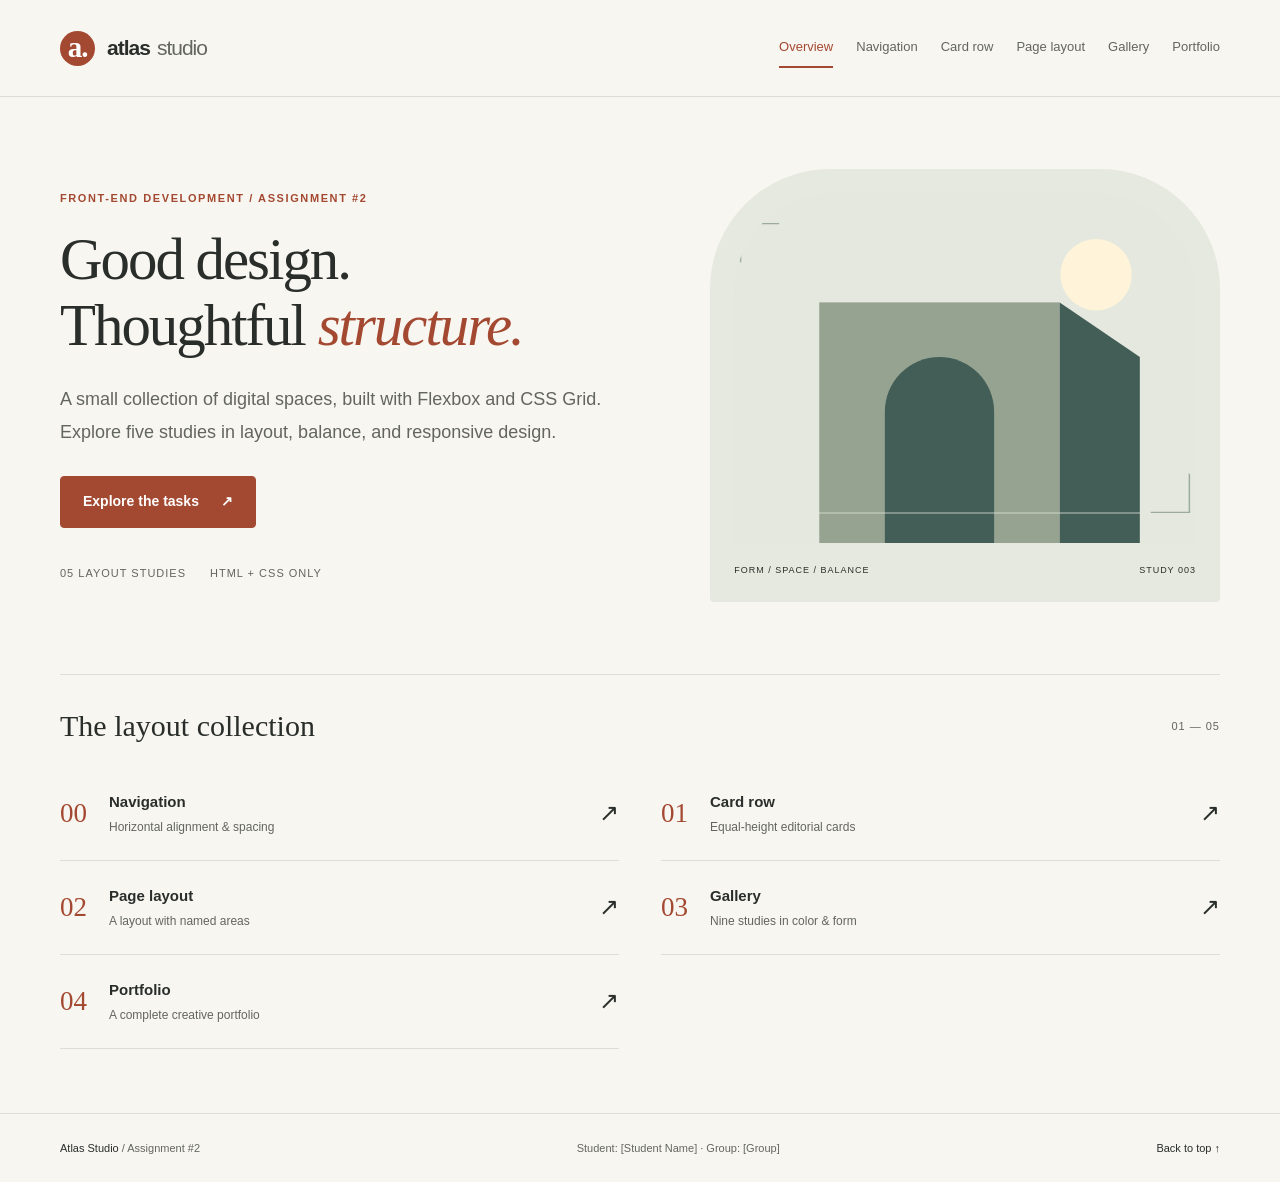
==== index.html @ 0737ae97 "Complete Assignment 2: Flexbox and Grid" ====
<!DOCTYPE html>
<html lang="en">
  <head>
    <meta charset="UTF-8">
    <meta name="viewport" content="width=device-width, initial-scale=1.0">
    <meta name="description" content="Atlas Studio — Assignment 2: responsive layouts with HTML, Flexbox and CSS Grid.">
    <title>
      Overview | Atlas Studio
    </title>
    <link rel="icon" href="assets/images/favicon.svg" type="image/svg+xml">
    <link rel="stylesheet" href="css/style.css">
  </head>
  <body id="top" class="">
    <a class="skip-link" href="#main">
      Skip to content
    </a>
    <header class="site-header">
      <div class="navbar container">
        <a class="logo" href="index.html" aria-label="Atlas Studio home">
          <span class="logo-mark" aria-hidden="true">
            a.
          </span>
          atlas
          <span class="logo-light">
            studio
          </span>
        </a>
        <nav aria-label="Main navigation">
          <ul class="nav-links">
            <li>
              <a href="index.html" aria-current="page">
                Overview
              </a>
            </li>
            <li>
              <a href="task0.html">
                Navigation
              </a>
            </li>
            <li>
              <a href="task1.html">
                Card row
              </a>
            </li>
            <li>
              <a href="task2.html">
                Page layout
              </a>
            </li>
            <li>
              <a href="task3.html">
                Gallery
              </a>
            </li>
            <li>
              <a href="task4.html">
                Portfolio
              </a>
            </li>
          </ul>
        </nav>
      </div>
    </header>
    <main id="main" class="container">
      <section class="home-hero">
        <div>
          <p class="eyebrow">
            Front-End Development / Assignment #2
          </p>
          <h1>
            Good design.
            <br>
            Thoughtful
            <em>
              structure.
            </em>
          </h1>
          <p class="lead">
            A small collection of digital spaces, built with Flexbox and CSS Grid. Explore five studies in layout, balance, and responsive design.
          </p>
          <a class="button" href="task0.html">
            Explore the tasks
            <span aria-hidden="true">
              ↗
            </span>
          </a>
          <div class="hero-meta">
            <span>
              05 layout studies
            </span>
            <span>
              HTML + CSS only
            </span>
          </div>
        </div>
        <figure class="hero-art">
          <img src="assets/images/scene-03.svg" alt="Minimal geometric arch in soft sage green" width="700" height="480">
          <figcaption>
            <span>
              FORM / SPACE / BALANCE
            </span>
            <span>
              STUDY 003
            </span>
          </figcaption>
        </figure>
      </section>
      <section class="task-section" aria-labelledby="studies">
        <div class="section-heading">
          <h2 id="studies">
            The layout collection
          </h2>
          <span>
            01 — 05
          </span>
        </div>
        <div class="task-list">
          <a class="task-link" href="task0.html">
            <span class="task-number">
              00
            </span>
            <span>
              <strong>
                Navigation
              </strong>
              <small>
                Horizontal alignment & spacing
              </small>
            </span>
            <span aria-hidden="true">
              ↗
            </span>
          </a>
          <a class="task-link" href="task1.html">
            <span class="task-number">
              01
            </span>
            <span>
              <strong>
                Card row
              </strong>
              <small>
                Equal-height editorial cards
              </small>
            </span>
            <span aria-hidden="true">
              ↗
            </span>
          </a>
          <a class="task-link" href="task2.html">
            <span class="task-number">
              02
            </span>
            <span>
              <strong>
                Page layout
              </strong>
              <small>
                A layout with named areas
              </small>
            </span>
            <span aria-hidden="true">
              ↗
            </span>
          </a>
          <a class="task-link" href="task3.html">
            <span class="task-number">
              03
            </span>
            <span>
              <strong>
                Gallery
              </strong>
              <small>
                Nine studies in color & form
              </small>
            </span>
            <span aria-hidden="true">
              ↗
            </span>
          </a>
          <a class="task-link" href="task4.html">
            <span class="task-number">
              04
            </span>
            <span>
              <strong>
                Portfolio
              </strong>
              <small>
                A complete creative portfolio
              </small>
            </span>
            <span aria-hidden="true">
              ↗
            </span>
          </a>
        </div>
      </section>
    </main>
    <footer class="site-footer">
      <div class="container footer-inner">
        <p>
          Atlas Studio
          <span>
            / Assignment #2
          </span>
        </p>
        <p>
          Student: [Student Name] · Group: [Group]
        </p>
        <a href="#top">
          Back to top ↑
        </a>
      </div>
    </footer>
  </body>
</html>
---- css/style.css ----
/* Base / shared typography and colors */
:root {
  --paper: #f8f6f1;
  --ink: #292e2b;
  --muted: #62665e;
  --accent: #a44931;
  --line: #deded4;
  --sage: #e6e9df;
}
* { box-sizing: border-box; }
html { scroll-behavior: smooth; }
body { margin: 0; background: var(--paper); color: var(--ink); font: 16px/1.7 Arial, Helvetica, sans-serif; min-height: 100vh; display: flex; flex-direction: column; }
main { flex: 1; }
a { color: inherit; text-decoration: none; }
button { font: inherit; }
img { max-width: 100%; display: block; object-fit: cover; }
figure, p, h1, h2, h3 { margin: 0; }
p + p { margin-top: 16px; }
h1, h2, h3 { font-family: Georgia, 'Times New Roman', serif; font-weight: 400; line-height: 1.12; }
h1 { font-size: clamp(38px, 4.6vw, 66px); letter-spacing: -2px; }
h2 { font-size: 30px; }
h3 { font-size: 25px; }
em { color: var(--accent); font-weight: 400; }
.container { width: min(1160px, calc(100% - 64px)); margin-inline: auto; }
:focus-visible { outline: 3px solid var(--accent); outline-offset: 5px; }
[id] { scroll-margin-top: 24px; }
.skip-link { position: absolute; top: -100px; left: 16px; z-index: 5; background: white; padding: 12px 20px; }
.skip-link:focus { top: 12px; }
.eyebrow { font-size: 11px; font-weight: 700; letter-spacing: 1.6px; text-transform: uppercase; color: var(--accent); margin-bottom: 20px; }
.eyebrow span { margin: 0 10px; color: var(--muted); }
.lead { color: var(--muted); max-width: 650px; font-size: 18px; line-height: 1.8; margin-top: 24px; }
.button { display: inline-flex; align-items: center; justify-content: center; gap: 22px; background: var(--accent); color: white; padding: 13px 22px; border: 1px solid var(--accent); border-radius: 4px; cursor: pointer; font-size: 14px; font-weight: 600; transition: background .2s, color .2s; }
.button:hover { background: #803621; }
.button-outline { color: var(--ink); background: transparent; border-color: var(--line); }
.button-outline:hover { background: var(--ink); color: white; border-color: var(--ink); }
.text-link { color: var(--accent); text-decoration: underline; text-underline-offset: 5px; }
.pill { display: inline-block; font-size: 10px; letter-spacing: 1px; padding: 6px 12px; border: 1px solid #bfc5b5; border-radius: 30px; }
.page-intro { padding: 62px 0 42px; }
.page-intro h1 { max-width: 900px; }
.page-note { margin: 25px 0 60px; font-size: 13px; color: var(--muted); }
.section-heading { display: flex; align-items: center; justify-content: space-between; gap: 16px; margin-bottom: 24px; }
.section-heading > span { font-size: 11px; letter-spacing: 1px; color: var(--muted); }
/* Navbar / Flexbox — logo left, links right, vertically centered */
.site-header { border-bottom: 1px solid var(--line); }
.navbar { display: flex; justify-content: space-between; align-items: center; gap: 30px; min-height: 96px; padding-block: 20px; }
.logo { display: inline-flex; align-items: center; gap: 7px; font-size: 21px; font-weight: 700; letter-spacing: -1px; white-space: nowrap; }
.logo-mark { background: var(--accent); color: white; width: 35px; height: 35px; border-radius: 50%; display: flex; justify-content: center; align-items: center; font-family: Georgia, serif; font-size: 29px; margin-right: 5px; }
.logo-light { font-weight: 400; color: var(--muted); }
.nav-links { display: flex; flex-wrap: wrap; align-items: center; justify-content: flex-end; gap: 8px 23px; list-style: none; padding: 0; margin: 0; }
.nav-links a { display: block; padding: 8px 0; font-size: 13px; color: var(--muted); border-bottom: 2px solid transparent; }
.nav-links a:hover, .nav-links a[aria-current='page'] { color: var(--accent); border-bottom-color: var(--accent); }
/* Overview */
.home-hero { display: grid; grid-template-columns: 1.15fr 1fr; gap: 64px; align-items: center; padding: 72px 0; }
.home-hero .button { margin-top: 28px; }
.hero-meta { display: flex; gap: 24px; margin-top: 36px; font-size: 11px; text-transform: uppercase; letter-spacing: 1px; color: var(--muted); }
.hero-art { background: var(--sage); padding: 24px; border-radius: 120px 120px 4px 4px; }
.hero-art img { width: 100%; height: 350px; border-radius: 100px 100px 0 0; }
.hero-art figcaption { display: flex; justify-content: space-between; gap: 10px; margin-top: 20px; font-size: 9px; letter-spacing: 1px; }
.task-section { border-top: 1px solid var(--line); padding: 34px 0 64px; }
.task-list { display: grid; grid-template-columns: 1fr 1fr; column-gap: 42px; }
.task-link { display: flex; align-items: center; gap: 22px; padding: 22px 0; border-bottom: 1px solid var(--line); transition: color .2s; }
.task-link:hover { color: var(--accent); }
.task-link > span:last-child { margin-left: auto; font-size: 24px; }
.task-number { font: 27px Georgia, serif; color: var(--accent); }
.task-link strong { display: block; font-size: 15px; }
.task-link small { display: block; color: var(--muted); font-size: 12px; margin-top: 3px; }
/* Navigation study */
.navigation-stage { background: var(--sage); padding: 48px; border-radius: 8px; }
.navigation-stage h2 { font-size: clamp(46px, 6vw, 76px); margin: 28px 0 20px; }
.navigation-stage > p { max-width: 460px; color: var(--muted); margin-bottom: 25px; }
.stage-line { display: flex; justify-content: space-between; gap: 15px; border-top: 1px solid #bfc5b5; margin-top: 40px; padding-top: 18px; font-size: 10px; letter-spacing: 1px; }
.notes-row { display: flex; gap: 40px; margin: 44px 0 65px; }
.notes-row article { flex: 1; }
.notes-row h2 { font-size: 25px; margin-bottom: 14px; }
.notes-row p { color: var(--muted); font-size: 14px; }
/* Cards / Flexbox — stretch equal-height cards, align buttons at the bottom */
.card-row { display: flex; align-items: stretch; gap: 24px; }
.card { flex: 1; min-width: 0; display: flex; flex-direction: column; background: #fff; border: 1px solid var(--line); border-radius: 7px; overflow: hidden; transition: transform .2s, box-shadow .2s; }
.card:hover { transform: translateY(-6px); box-shadow: 0 15px 35px #292e2b12; }
.card > img { width: 100%; aspect-ratio: 7 / 4.8; height: auto; }
.card-content { display: flex; flex-direction: column; align-items: flex-start; flex: 1; padding: 27px; }
.card-content .eyebrow { font-size: 10px; margin-bottom: 13px; }
.card-content > p:not(.eyebrow) { color: var(--muted); margin: 18px 0 25px; font-size: 14px; }
.card-content form { margin-top: auto; }
/* Grid Layout / Task 2 — named areas, explicit rows and columns */
.grid-page { display: grid; grid-template-columns: minmax(220px, 1fr) minmax(0, 3fr); grid-template-rows: auto 1fr auto; grid-template-areas: 'header header' 'sidebar main' 'footer footer'; }
.grid-page > .site-header { grid-area: header; }
.grid-page > .layout-sidebar { grid-area: sidebar; }
.grid-page > .layout-main { grid-area: main; }
.grid-page > .site-footer { grid-area: footer; }
.layout-sidebar { padding: 62px 32px; background: var(--sage); border-right: 1px solid var(--line); }
.layout-sidebar h2 { font-size: 28px; }
.layout-sidebar nav { display: flex; flex-direction: column; gap: 8px; margin-top: 28px; }
.layout-sidebar nav a { border-bottom: 1px solid #c9cdbf; padding: 12px 0; font-size: 14px; }
.layout-sidebar nav a:hover { color: var(--accent); }
.sidebar-note { margin-top: 70px; font-size: 14px; }
.sidebar-note p { margin-top: 15px; }
.layout-main { padding: 0 48px 55px; min-width: 0; }
.layout-main h1 { font-size: clamp(36px, 4vw, 58px); }
.journal-image { width: 100%; height: 270px; border-radius: 5px; }
.journal-copy { max-width: 760px; }
.journal-copy section { margin-top: 35px; }
.journal-copy h2 { margin-bottom: 18px; }
.journal-copy p { color: var(--muted); }
.journal-copy .text-link { display: inline-block; margin-top: 20px; }
/* Gallery / Grid — equal-width columns and equal-height rows */
.gallery { display: grid; grid-template-columns: repeat(3, minmax(0, 1fr)); grid-auto-rows: 240px; gap: 22px; }
.gallery-item { position: relative; overflow: hidden; border-radius: 6px; }
.gallery-item img { width: 100%; height: 100%; transition: transform .35s; }
.gallery-item figcaption { position: absolute; inset: 0; display: flex; flex-direction: column; justify-content: flex-end; padding: 25px; color: white; background: linear-gradient(transparent 20%, #19221fda); opacity: 0; transition: opacity .25s; }
.gallery-item figcaption span { font-size: 10px; letter-spacing: 1.6px; }
.gallery-item figcaption strong { font: 27px Georgia, serif; margin-top: 5px; }
.gallery-item:hover figcaption, .gallery-item:focus figcaption, .gallery-item:target figcaption { opacity: 1; }
.gallery-item:hover img, .gallery-item:focus img { transform: scale(1.05); }
/* Portfolio / Grid outside, Flexbox inside project cards */
.portfolio-grid { display: grid; grid-template-columns: minmax(0, 2.2fr) minmax(250px, 1fr); gap: 44px; margin-bottom: 65px; }
.project-card { display: flex; border: 1px solid var(--line); background: white; border-radius: 6px; overflow: hidden; margin-bottom: 22px; }
.project-card > img { width: 37%; height: auto; }
.project-content { display: flex; flex-direction: column; align-items: flex-start; flex: 1; padding: 25px; }
.project-content .eyebrow { font-size: 10px; margin-bottom: 12px; }
.project-content > p:not(.eyebrow) { font-size: 14px; color: var(--muted); margin: 15px 0 22px; }
.project-content .button { margin-top: auto; }
.portfolio-sidebar { background: var(--sage); border-radius: 6px; padding: 32px; align-self: start; }
.avatar { display: flex; align-items: center; justify-content: center; width: 70px; height: 70px; border-radius: 50%; background: #ccd3c0; font: 56px Georgia, serif; margin-bottom: 30px; }
.portfolio-sidebar .eyebrow { font-size: 9px; }
.portfolio-sidebar > p:not(.eyebrow) { color: var(--muted); font-size: 14px; }
.portfolio-sidebar .student-group { margin: 12px 0 25px; }
.portfolio-sidebar h3 { font-size: 22px; margin: 30px 0 16px; }
.tags { list-style: none; display: flex; flex-wrap: wrap; gap: 8px; padding: 0; }
.tags li { border: 1px solid #bcc4b2; padding: 4px 10px; border-radius: 4px; font-size: 11px; }
.portfolio-sidebar .text-link { display: inline-block; font-size: 13px; margin-top: 25px; }
/* Footer / full-width, pushed to the bottom by the page layout */
.site-footer { border-top: 1px solid var(--line); }
.footer-inner { display: flex; justify-content: space-between; align-items: center; flex-wrap: wrap; gap: 16px; padding-block: 25px; font-size: 11px; }
.footer-inner p + p { margin: 0; }
.footer-inner p span, .footer-inner > p:nth-child(2) { color: var(--muted); }
.footer-inner a:hover { color: var(--accent); }
/* Responsive / tablet */
@media (max-width: 960px) {
  .navbar { gap: 20px; }
  .nav-links { gap: 4px 15px; }
  .home-hero { gap: 30px; }
  .hero-art { padding: 18px; }
  .hero-art img { height: 310px; }
  .card-row { gap: 16px; }
  .card-content { padding: 20px; }
  .card h2 { font-size: 25px; }
  .gallery { grid-template-columns: repeat(2, minmax(0, 1fr)); }
  .portfolio-grid { gap: 24px; grid-template-columns: minmax(0, 1.7fr) minmax(220px, 1fr); }
  .project-card { flex-direction: column; }
  .project-card > img { width: 100%; height: 190px; }
  .portfolio-sidebar { padding: 24px; }
  .layout-main { padding-inline: 28px; }
  .layout-sidebar { padding-inline: 24px; }
}
/* Responsive / mobile */
@media (max-width: 680px) {
  .container { width: calc(100% - 36px); }
  .navbar { flex-wrap: wrap; gap: 12px; padding-block: 18px; }
  .navbar nav { width: 100%; }
  .nav-links { justify-content: flex-start; gap: 2px 18px; }
  .nav-links a { font-size: 12px; }
  h1 { letter-spacing: -1px; }
  .page-intro { padding: 38px 0 30px; }
  .lead { font-size: 16px; margin-top: 18px; }
  .home-hero { grid-template-columns: 1fr; padding: 40px 0; gap: 35px; }
  .hero-art img { height: 280px; }
  .hero-meta { gap: 20px; }
  .task-list { grid-template-columns: 1fr; }
  .section-heading h2 { font-size: 26px; }
  .section-heading > span { font-size: 9px; }
  .navigation-stage { padding: 28px; }
  .notes-row { flex-direction: column; gap: 30px; }
  .card-row { flex-direction: column; gap: 24px; }
  .card { flex: auto; }
  .card-content { padding: 25px; }
  .grid-page { grid-template-columns: minmax(0, 1fr); grid-template-rows: auto auto 1fr auto; grid-template-areas: 'header' 'sidebar' 'main' 'footer'; }
  .layout-sidebar { padding: 28px 18px; border-right: 0; }
  .layout-sidebar nav { flex-direction: row; flex-wrap: wrap; gap: 18px; margin-top: 12px; }
  .sidebar-note { margin-top: 22px; }
  .layout-main { padding-inline: 18px; }
  .journal-image { height: 230px; }
  .gallery { grid-template-columns: minmax(0, 1fr); grid-auto-rows: 250px; gap: 18px; }
  .portfolio-grid { grid-template-columns: minmax(0, 1fr); }
  .portfolio-sidebar { padding: 28px; }
  .footer-inner { flex-direction: column; align-items: flex-start; gap: 8px; }
}
/* Touch devices expose captions without requiring hover. */
@media (hover: none) { .gallery-item figcaption { opacity: 1; } }
@media (prefers-reduced-motion: reduce) {
  html { scroll-behavior: auto; }
  *, *::before, *::after { transition: none !important; }
}
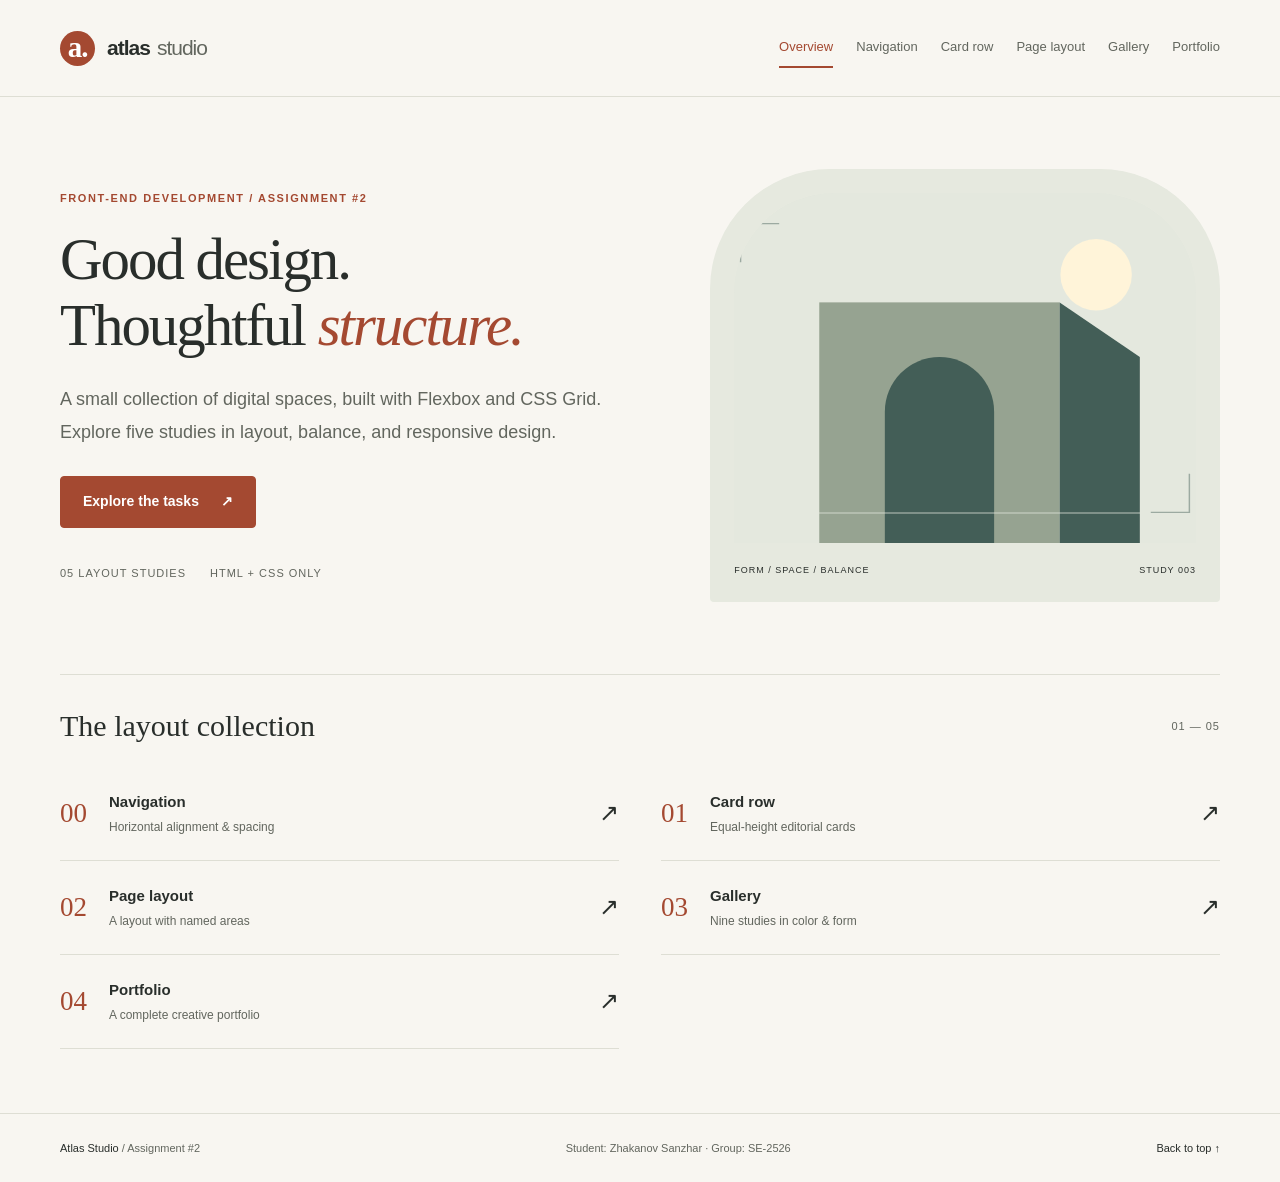
==== commit 1a293859: "Extra description" ====
--- a/index.html
+++ b/index.html
@@ -1,218 +1,218 @@
 <!DOCTYPE html>
 <html lang="en">
-  <head>
-    <meta charset="UTF-8">
-    <meta name="viewport" content="width=device-width, initial-scale=1.0">
-    <meta name="description" content="Atlas Studio — Assignment 2: responsive layouts with HTML, Flexbox and CSS Grid.">
-    <title>
-      Overview | Atlas Studio
-    </title>
-    <link rel="icon" href="assets/images/favicon.svg" type="image/svg+xml">
-    <link rel="stylesheet" href="css/style.css">
-  </head>
-  <body id="top" class="">
-    <a class="skip-link" href="#main">
-      Skip to content
-    </a>
-    <header class="site-header">
-      <div class="navbar container">
-        <a class="logo" href="index.html" aria-label="Atlas Studio home">
-          <span class="logo-mark" aria-hidden="true">
-            a.
-          </span>
-          atlas
-          <span class="logo-light">
-            studio
-          </span>
-        </a>
-        <nav aria-label="Main navigation">
-          <ul class="nav-links">
-            <li>
-              <a href="index.html" aria-current="page">
-                Overview
-              </a>
-            </li>
-            <li>
-              <a href="task0.html">
-                Navigation
-              </a>
-            </li>
-            <li>
-              <a href="task1.html">
-                Card row
-              </a>
-            </li>
-            <li>
-              <a href="task2.html">
-                Page layout
-              </a>
-            </li>
-            <li>
-              <a href="task3.html">
-                Gallery
-              </a>
-            </li>
-            <li>
-              <a href="task4.html">
-                Portfolio
-              </a>
-            </li>
-          </ul>
-        </nav>
-      </div>
-    </header>
-    <main id="main" class="container">
-      <section class="home-hero">
-        <div>
-          <p class="eyebrow">
-            Front-End Development / Assignment #2
-          </p>
-          <h1>
-            Good design.
-            <br>
-            Thoughtful
-            <em>
-              structure.
-            </em>
-          </h1>
-          <p class="lead">
-            A small collection of digital spaces, built with Flexbox and CSS Grid. Explore five studies in layout, balance, and responsive design.
-          </p>
-          <a class="button" href="task0.html">
-            Explore the tasks
-            <span aria-hidden="true">
-              ↗
-            </span>
-          </a>
-          <div class="hero-meta">
-            <span>
-              05 layout studies
-            </span>
-            <span>
-              HTML + CSS only
-            </span>
-          </div>
-        </div>
-        <figure class="hero-art">
-          <img src="assets/images/scene-03.svg" alt="Minimal geometric arch in soft sage green" width="700" height="480">
-          <figcaption>
-            <span>
-              FORM / SPACE / BALANCE
-            </span>
-            <span>
-              STUDY 003
-            </span>
-          </figcaption>
-        </figure>
-      </section>
-      <section class="task-section" aria-labelledby="studies">
-        <div class="section-heading">
-          <h2 id="studies">
-            The layout collection
-          </h2>
-          <span>
-            01 — 05
-          </span>
-        </div>
-        <div class="task-list">
-          <a class="task-link" href="task0.html">
-            <span class="task-number">
-              00
-            </span>
-            <span>
-              <strong>
-                Navigation
-              </strong>
-              <small>
-                Horizontal alignment & spacing
-              </small>
-            </span>
-            <span aria-hidden="true">
-              ↗
-            </span>
-          </a>
-          <a class="task-link" href="task1.html">
-            <span class="task-number">
-              01
-            </span>
-            <span>
-              <strong>
-                Card row
-              </strong>
-              <small>
-                Equal-height editorial cards
-              </small>
-            </span>
-            <span aria-hidden="true">
-              ↗
-            </span>
-          </a>
-          <a class="task-link" href="task2.html">
-            <span class="task-number">
-              02
-            </span>
-            <span>
-              <strong>
-                Page layout
-              </strong>
-              <small>
-                A layout with named areas
-              </small>
-            </span>
-            <span aria-hidden="true">
-              ↗
-            </span>
-          </a>
-          <a class="task-link" href="task3.html">
-            <span class="task-number">
-              03
-            </span>
-            <span>
-              <strong>
-                Gallery
-              </strong>
-              <small>
-                Nine studies in color & form
-              </small>
-            </span>
-            <span aria-hidden="true">
-              ↗
-            </span>
-          </a>
-          <a class="task-link" href="task4.html">
-            <span class="task-number">
-              04
-            </span>
-            <span>
-              <strong>
-                Portfolio
-              </strong>
-              <small>
-                A complete creative portfolio
-              </small>
-            </span>
-            <span aria-hidden="true">
-              ↗
-            </span>
-          </a>
-        </div>
-      </section>
-    </main>
-    <footer class="site-footer">
-      <div class="container footer-inner">
-        <p>
-          Atlas Studio
-          <span>
-            / Assignment #2
-          </span>
-        </p>
-        <p>
-          Student: [Student Name] · Group: [Group]
-        </p>
-        <a href="#top">
-          Back to top ↑
-        </a>
-      </div>
-    </footer>
-  </body>
+	<head>
+		<meta charset="UTF-8">
+		<meta name="viewport" content="width=device-width, initial-scale=1.0">
+		<meta name="description" content="Atlas Studio — Explore responsive HTML layouts, Flexbox navigation, cards, CSS Grid galleries and a portfolio.">
+		<title>
+			Overview | Atlas Studio
+		</title>
+		<link rel="icon" href="assets/images/favicon.svg" type="image/svg+xml">
+		<link rel="stylesheet" href="css/style.css">
+	</head>
+	<body id="top" class="">
+		<a class="skip-link" href="#main">
+			Skip to content
+		</a>
+		<header class="site-header">
+			<div class="navbar container">
+				<a class="logo" href="index.html" aria-label="Atlas Studio home">
+					<span class="logo-mark" aria-hidden="true">
+						a.
+					</span>
+					atlas
+					<span class="logo-light">
+						studio
+					</span>
+				</a>
+				<nav aria-label="Main navigation">
+					<ul class="nav-links">
+						<li>
+							<a href="index.html" aria-current="page">
+								Overview
+							</a>
+						</li>
+						<li>
+							<a href="task0.html">
+								Navigation
+							</a>
+						</li>
+						<li>
+							<a href="task1.html">
+								Card row
+							</a>
+						</li>
+						<li>
+							<a href="task2.html">
+								Page layout
+							</a>
+						</li>
+						<li>
+							<a href="task3.html">
+								Gallery
+							</a>
+						</li>
+						<li>
+							<a href="task4.html">
+								Portfolio
+							</a>
+						</li>
+					</ul>
+				</nav>
+			</div>
+		</header>
+		<main id="main" class="container">
+			<section class="home-hero">
+				<div>
+					<p class="eyebrow">
+						Front-End Development / Assignment #2
+					</p>
+					<h1>
+						Good design.
+						<br>
+						Thoughtful
+						<em>
+							structure.
+						</em>
+					</h1>
+					<p class="lead">
+						A small collection of digital spaces, built with Flexbox and CSS Grid. Explore five studies in layout, balance, and responsive design.
+					</p>
+					<a class="button" href="task0.html">
+						Explore the tasks
+						<span aria-hidden="true">
+							↗
+						</span>
+					</a>
+					<div class="hero-meta">
+						<span>
+							05 layout studies
+						</span>
+						<span>
+							HTML + CSS only
+						</span>
+					</div>
+				</div>
+				<figure class="hero-art">
+					<img src="assets/images/scene-03.svg" alt="Minimal geometric arch in soft sage green" width="700" height="480">
+					<figcaption>
+						<span>
+							FORM / SPACE / BALANCE
+						</span>
+						<span>
+							STUDY 003
+						</span>
+					</figcaption>
+				</figure>
+			</section>
+			<section class="task-section" aria-labelledby="studies">
+				<div class="section-heading">
+					<h2 id="studies">
+						The layout collection
+					</h2>
+					<span>
+						01 — 05
+					</span>
+				</div>
+				<div class="task-list">
+					<a class="task-link" href="task0.html">
+						<span class="task-number">
+							00
+						</span>
+						<span>
+							<strong>
+								Navigation
+							</strong>
+							<small>
+								Horizontal alignment & spacing
+							</small>
+						</span>
+						<span aria-hidden="true">
+							↗
+						</span>
+					</a>
+					<a class="task-link" href="task1.html">
+						<span class="task-number">
+							01
+						</span>
+						<span>
+							<strong>
+								Card row
+							</strong>
+							<small>
+								Equal-height editorial cards
+							</small>
+						</span>
+						<span aria-hidden="true">
+							↗
+						</span>
+					</a>
+					<a class="task-link" href="task2.html">
+						<span class="task-number">
+							02
+						</span>
+						<span>
+							<strong>
+								Page layout
+							</strong>
+							<small>
+								A layout with named areas
+							</small>
+						</span>
+						<span aria-hidden="true">
+							↗
+						</span>
+					</a>
+					<a class="task-link" href="task3.html">
+						<span class="task-number">
+							03
+						</span>
+						<span>
+							<strong>
+								Gallery
+							</strong>
+							<small>
+								Nine studies in color & form
+							</small>
+						</span>
+						<span aria-hidden="true">
+							↗
+						</span>
+					</a>
+					<a class="task-link" href="task4.html">
+						<span class="task-number">
+							04
+						</span>
+						<span>
+							<strong>
+								Portfolio
+							</strong>
+							<small>
+								A complete creative portfolio
+							</small>
+						</span>
+						<span aria-hidden="true">
+							↗
+						</span>
+					</a>
+				</div>
+			</section>
+		</main>
+		<footer class="site-footer">
+			<div class="container footer-inner">
+				<p>
+					Atlas Studio
+					<span>
+						/ Assignment #2
+					</span>
+				</p>
+				<p>
+					Student: Zhakanov Sanzhar · Group: SE-2526
+				</p>
+				<a href="#top">
+					Back to top ↑
+				</a>
+			</div>
+		</footer>
+	</body>
 </html>
--- a/css/style.css
+++ b/css/style.css
@@ -7,187 +7,955 @@
   --line: #deded4;
   --sage: #e6e9df;
 }
-* { box-sizing: border-box; }
-html { scroll-behavior: smooth; }
-body { margin: 0; background: var(--paper); color: var(--ink); font: 16px/1.7 Arial, Helvetica, sans-serif; min-height: 100vh; display: flex; flex-direction: column; }
-main { flex: 1; }
-a { color: inherit; text-decoration: none; }
-button { font: inherit; }
-img { max-width: 100%; display: block; object-fit: cover; }
-figure, p, h1, h2, h3 { margin: 0; }
-p + p { margin-top: 16px; }
-h1, h2, h3 { font-family: Georgia, 'Times New Roman', serif; font-weight: 400; line-height: 1.12; }
-h1 { font-size: clamp(38px, 4.6vw, 66px); letter-spacing: -2px; }
-h2 { font-size: 30px; }
-h3 { font-size: 25px; }
-em { color: var(--accent); font-weight: 400; }
-.container { width: min(1160px, calc(100% - 64px)); margin-inline: auto; }
-:focus-visible { outline: 3px solid var(--accent); outline-offset: 5px; }
-[id] { scroll-margin-top: 24px; }
-.skip-link { position: absolute; top: -100px; left: 16px; z-index: 5; background: white; padding: 12px 20px; }
-.skip-link:focus { top: 12px; }
-.eyebrow { font-size: 11px; font-weight: 700; letter-spacing: 1.6px; text-transform: uppercase; color: var(--accent); margin-bottom: 20px; }
-.eyebrow span { margin: 0 10px; color: var(--muted); }
-.lead { color: var(--muted); max-width: 650px; font-size: 18px; line-height: 1.8; margin-top: 24px; }
-.button { display: inline-flex; align-items: center; justify-content: center; gap: 22px; background: var(--accent); color: white; padding: 13px 22px; border: 1px solid var(--accent); border-radius: 4px; cursor: pointer; font-size: 14px; font-weight: 600; transition: background .2s, color .2s; }
-.button:hover { background: #803621; }
-.button-outline { color: var(--ink); background: transparent; border-color: var(--line); }
-.button-outline:hover { background: var(--ink); color: white; border-color: var(--ink); }
-.text-link { color: var(--accent); text-decoration: underline; text-underline-offset: 5px; }
-.pill { display: inline-block; font-size: 10px; letter-spacing: 1px; padding: 6px 12px; border: 1px solid #bfc5b5; border-radius: 30px; }
-.page-intro { padding: 62px 0 42px; }
-.page-intro h1 { max-width: 900px; }
-.page-note { margin: 25px 0 60px; font-size: 13px; color: var(--muted); }
-.section-heading { display: flex; align-items: center; justify-content: space-between; gap: 16px; margin-bottom: 24px; }
-.section-heading > span { font-size: 11px; letter-spacing: 1px; color: var(--muted); }
+
+* {
+  box-sizing: border-box;
+}
+
+html {
+  scroll-behavior: smooth;
+}
+
+body {
+  margin: 0;
+  background: var(--paper);
+  color: var(--ink);
+  font: 16px/1.7 Arial, Helvetica, sans-serif;
+  min-height: 100vh;
+  display: flex;
+  flex-direction: column;
+}
+
+main {
+  flex: 1;
+}
+
+a {
+  color: inherit;
+  text-decoration: none;
+}
+
+button {
+  font: inherit;
+}
+
+img {
+  max-width: 100%;
+  display: block;
+  object-fit: cover;
+}
+
+figure, p, h1, h2, h3 {
+  margin: 0;
+}
+
+p + p {
+  margin-top: 16px;
+}
+
+h1, h2, h3 {
+  font-family: Georgia, 'Times New Roman', serif;
+  font-weight: 400;
+  line-height: 1.12;
+}
+
+h1 {
+  font-size: clamp(38px, 4.6vw, 66px);
+  letter-spacing: -2px;
+}
+
+h2 {
+  font-size: 30px;
+}
+
+h3 {
+  font-size: 25px;
+}
+
+em {
+  color: var(--accent);
+  font-weight: 400;
+}
+
+.container {
+  width: min(1160px, calc(100% - 64px));
+  margin-inline: auto;
+}
+
+:focus-visible {
+  outline: 3px solid var(--accent);
+  outline-offset: 5px;
+}
+
+[id] {
+  scroll-margin-top: 24px;
+}
+
+.skip-link {
+  position: absolute;
+  top: -100px;
+  left: 16px;
+  z-index: 5;
+  background: white;
+  padding: 12px 20px;
+}
+
+.skip-link:focus {
+  top: 12px;
+}
+
+.eyebrow {
+  font-size: 11px;
+  font-weight: 700;
+  letter-spacing: 1.6px;
+  text-transform: uppercase;
+  color: var(--accent);
+  margin-bottom: 20px;
+}
+
+.eyebrow span {
+  margin: 0 10px;
+  color: var(--muted);
+}
+
+.lead {
+  color: var(--muted);
+  max-width: 650px;
+  font-size: 18px;
+  line-height: 1.8;
+  margin-top: 24px;
+}
+
+.button {
+  display: inline-flex;
+  align-items: center;
+  justify-content: center;
+  gap: 22px;
+  background: var(--accent);
+  color: white;
+  padding: 13px 22px;
+  border: 1px solid var(--accent);
+  border-radius: 4px;
+  cursor: pointer;
+  font-size: 14px;
+  font-weight: 600;
+  transition: background .2s, color .2s;
+}
+
+.button:hover {
+  background: #803621;
+}
+
+.button-outline {
+  color: var(--ink);
+  background: transparent;
+  border-color: var(--line);
+}
+
+.button-outline:hover {
+  background: var(--ink);
+  color: white;
+  border-color: var(--ink);
+}
+
+.text-link {
+  color: var(--accent);
+  text-decoration: underline;
+  text-underline-offset: 5px;
+}
+
+.pill {
+  display: inline-block;
+  font-size: 10px;
+  letter-spacing: 1px;
+  padding: 6px 12px;
+  border: 1px solid #bfc5b5;
+  border-radius: 30px;
+}
+
+.page-intro {
+  padding: 62px 0 42px;
+}
+
+.page-intro h1 {
+  max-width: 900px;
+}
+
+.page-note {
+  margin: 25px 0 60px;
+  font-size: 13px;
+  color: var(--muted);
+}
+
+.section-heading {
+  display: flex;
+  align-items: center;
+  justify-content: space-between;
+  gap: 16px;
+  margin-bottom: 24px;
+}
+
+.section-heading > span {
+  font-size: 11px;
+  letter-spacing: 1px;
+  color: var(--muted);
+}
+
 /* Navbar / Flexbox — logo left, links right, vertically centered */
-.site-header { border-bottom: 1px solid var(--line); }
-.navbar { display: flex; justify-content: space-between; align-items: center; gap: 30px; min-height: 96px; padding-block: 20px; }
-.logo { display: inline-flex; align-items: center; gap: 7px; font-size: 21px; font-weight: 700; letter-spacing: -1px; white-space: nowrap; }
-.logo-mark { background: var(--accent); color: white; width: 35px; height: 35px; border-radius: 50%; display: flex; justify-content: center; align-items: center; font-family: Georgia, serif; font-size: 29px; margin-right: 5px; }
-.logo-light { font-weight: 400; color: var(--muted); }
-.nav-links { display: flex; flex-wrap: wrap; align-items: center; justify-content: flex-end; gap: 8px 23px; list-style: none; padding: 0; margin: 0; }
-.nav-links a { display: block; padding: 8px 0; font-size: 13px; color: var(--muted); border-bottom: 2px solid transparent; }
-.nav-links a:hover, .nav-links a[aria-current='page'] { color: var(--accent); border-bottom-color: var(--accent); }
+.site-header {
+  border-bottom: 1px solid var(--line);
+}
+
+.navbar {
+  display: flex;
+  justify-content: space-between;
+  align-items: center;
+  gap: 30px;
+  min-height: 96px;
+  padding-block: 20px;
+}
+
+.logo {
+  display: inline-flex;
+  align-items: center;
+  gap: 7px;
+  font-size: 21px;
+  font-weight: 700;
+  letter-spacing: -1px;
+  white-space: nowrap;
+}
+
+.logo-mark {
+  background: var(--accent);
+  color: white;
+  width: 35px;
+  height: 35px;
+  border-radius: 50%;
+  display: flex;
+  justify-content: center;
+  align-items: center;
+  font-family: Georgia, serif;
+  font-size: 29px;
+  margin-right: 5px;
+}
+
+.logo-light {
+  font-weight: 400;
+  color: var(--muted);
+}
+
+.nav-links {
+  display: flex;
+  flex-wrap: wrap;
+  align-items: center;
+  justify-content: flex-end;
+  gap: 8px 23px;
+  list-style: none;
+  padding: 0;
+  margin: 0;
+}
+
+.nav-links a {
+  display: block;
+  padding: 8px 0;
+  font-size: 13px;
+  color: var(--muted);
+  border-bottom: 2px solid transparent;
+}
+
+.nav-links a:hover, .nav-links a[aria-current='page'] {
+  color: var(--accent);
+  border-bottom-color: var(--accent);
+}
+
 /* Overview */
-.home-hero { display: grid; grid-template-columns: 1.15fr 1fr; gap: 64px; align-items: center; padding: 72px 0; }
-.home-hero .button { margin-top: 28px; }
-.hero-meta { display: flex; gap: 24px; margin-top: 36px; font-size: 11px; text-transform: uppercase; letter-spacing: 1px; color: var(--muted); }
-.hero-art { background: var(--sage); padding: 24px; border-radius: 120px 120px 4px 4px; }
-.hero-art img { width: 100%; height: 350px; border-radius: 100px 100px 0 0; }
-.hero-art figcaption { display: flex; justify-content: space-between; gap: 10px; margin-top: 20px; font-size: 9px; letter-spacing: 1px; }
-.task-section { border-top: 1px solid var(--line); padding: 34px 0 64px; }
-.task-list { display: grid; grid-template-columns: 1fr 1fr; column-gap: 42px; }
-.task-link { display: flex; align-items: center; gap: 22px; padding: 22px 0; border-bottom: 1px solid var(--line); transition: color .2s; }
-.task-link:hover { color: var(--accent); }
-.task-link > span:last-child { margin-left: auto; font-size: 24px; }
-.task-number { font: 27px Georgia, serif; color: var(--accent); }
-.task-link strong { display: block; font-size: 15px; }
-.task-link small { display: block; color: var(--muted); font-size: 12px; margin-top: 3px; }
+.home-hero {
+  display: grid;
+  grid-template-columns: 1.15fr 1fr;
+  gap: 64px;
+  align-items: center;
+  padding: 72px 0;
+}
+
+.home-hero .button {
+  margin-top: 28px;
+}
+
+.hero-meta {
+  display: flex;
+  gap: 24px;
+  margin-top: 36px;
+  font-size: 11px;
+  text-transform: uppercase;
+  letter-spacing: 1px;
+  color: var(--muted);
+}
+
+.hero-art {
+  background: var(--sage);
+  padding: 24px;
+  border-radius: 120px 120px 4px 4px;
+}
+
+.hero-art img {
+  width: 100%;
+  height: 350px;
+  border-radius: 100px 100px 0 0;
+}
+
+.hero-art figcaption {
+  display: flex;
+  justify-content: space-between;
+  gap: 10px;
+  margin-top: 20px;
+  font-size: 9px;
+  letter-spacing: 1px;
+}
+
+.task-section {
+  border-top: 1px solid var(--line);
+  padding: 34px 0 64px;
+}
+
+.task-list {
+  display: grid;
+  grid-template-columns: 1fr 1fr;
+  column-gap: 42px;
+}
+
+.task-link {
+  display: flex;
+  align-items: center;
+  gap: 22px;
+  padding: 22px 0;
+  border-bottom: 1px solid var(--line);
+  transition: color .2s;
+}
+
+.task-link:hover {
+  color: var(--accent);
+}
+
+.task-link > span:last-child {
+  margin-left: auto;
+  font-size: 24px;
+}
+
+.task-number {
+  font: 27px Georgia, serif;
+  color: var(--accent);
+}
+
+.task-link strong {
+  display: block;
+  font-size: 15px;
+}
+
+.task-link small {
+  display: block;
+  color: var(--muted);
+  font-size: 12px;
+  margin-top: 3px;
+}
+
 /* Navigation study */
-.navigation-stage { background: var(--sage); padding: 48px; border-radius: 8px; }
-.navigation-stage h2 { font-size: clamp(46px, 6vw, 76px); margin: 28px 0 20px; }
-.navigation-stage > p { max-width: 460px; color: var(--muted); margin-bottom: 25px; }
-.stage-line { display: flex; justify-content: space-between; gap: 15px; border-top: 1px solid #bfc5b5; margin-top: 40px; padding-top: 18px; font-size: 10px; letter-spacing: 1px; }
-.notes-row { display: flex; gap: 40px; margin: 44px 0 65px; }
-.notes-row article { flex: 1; }
-.notes-row h2 { font-size: 25px; margin-bottom: 14px; }
-.notes-row p { color: var(--muted); font-size: 14px; }
+.navigation-stage {
+  background: var(--sage);
+  padding: 48px;
+  border-radius: 8px;
+}
+
+.navigation-stage h2 {
+  font-size: clamp(46px, 6vw, 76px);
+  margin: 28px 0 20px;
+}
+
+.navigation-stage > p {
+  max-width: 460px;
+  color: var(--muted);
+  margin-bottom: 25px;
+}
+
+.stage-line {
+  display: flex;
+  justify-content: space-between;
+  gap: 15px;
+  border-top: 1px solid #bfc5b5;
+  margin-top: 40px;
+  padding-top: 18px;
+  font-size: 10px;
+  letter-spacing: 1px;
+}
+
+.notes-row {
+  display: flex;
+  gap: 40px;
+  margin: 44px 0 65px;
+}
+
+.notes-row article {
+  flex: 1;
+}
+
+.notes-row h2 {
+  font-size: 25px;
+  margin-bottom: 14px;
+}
+
+.notes-row p {
+  color: var(--muted);
+  font-size: 14px;
+}
+
 /* Cards / Flexbox — stretch equal-height cards, align buttons at the bottom */
-.card-row { display: flex; align-items: stretch; gap: 24px; }
-.card { flex: 1; min-width: 0; display: flex; flex-direction: column; background: #fff; border: 1px solid var(--line); border-radius: 7px; overflow: hidden; transition: transform .2s, box-shadow .2s; }
-.card:hover { transform: translateY(-6px); box-shadow: 0 15px 35px #292e2b12; }
-.card > img { width: 100%; aspect-ratio: 7 / 4.8; height: auto; }
-.card-content { display: flex; flex-direction: column; align-items: flex-start; flex: 1; padding: 27px; }
-.card-content .eyebrow { font-size: 10px; margin-bottom: 13px; }
-.card-content > p:not(.eyebrow) { color: var(--muted); margin: 18px 0 25px; font-size: 14px; }
-.card-content form { margin-top: auto; }
+.card-row {
+  display: flex;
+  align-items: stretch;
+  gap: 24px;
+}
+
+.card {
+  flex: 1;
+  min-width: 0;
+  display: flex;
+  flex-direction: column;
+  background: #fff;
+  border: 1px solid var(--line);
+  border-radius: 7px;
+  overflow: hidden;
+  transition: transform .2s, box-shadow .2s;
+}
+
+.card:hover {
+  transform: translateY(-6px);
+  box-shadow: 0 15px 35px #292e2b12;
+}
+
+.card > img {
+  width: 100%;
+  aspect-ratio: 7 / 4.8;
+  height: auto;
+}
+
+.card-content {
+  display: flex;
+  flex-direction: column;
+  align-items: flex-start;
+  flex: 1;
+  padding: 27px;
+}
+
+.card-content .eyebrow {
+  font-size: 10px;
+  margin-bottom: 13px;
+}
+
+.card-content > p:not(.eyebrow) {
+  color: var(--muted);
+  margin: 18px 0 25px;
+  font-size: 14px;
+}
+
+.card-content form {
+  margin-top: auto;
+}
+
 /* Grid Layout / Task 2 — named areas, explicit rows and columns */
-.grid-page { display: grid; grid-template-columns: minmax(220px, 1fr) minmax(0, 3fr); grid-template-rows: auto 1fr auto; grid-template-areas: 'header header' 'sidebar main' 'footer footer'; }
-.grid-page > .site-header { grid-area: header; }
-.grid-page > .layout-sidebar { grid-area: sidebar; }
-.grid-page > .layout-main { grid-area: main; }
-.grid-page > .site-footer { grid-area: footer; }
-.layout-sidebar { padding: 62px 32px; background: var(--sage); border-right: 1px solid var(--line); }
-.layout-sidebar h2 { font-size: 28px; }
-.layout-sidebar nav { display: flex; flex-direction: column; gap: 8px; margin-top: 28px; }
-.layout-sidebar nav a { border-bottom: 1px solid #c9cdbf; padding: 12px 0; font-size: 14px; }
-.layout-sidebar nav a:hover { color: var(--accent); }
-.sidebar-note { margin-top: 70px; font-size: 14px; }
-.sidebar-note p { margin-top: 15px; }
-.layout-main { padding: 0 48px 55px; min-width: 0; }
-.layout-main h1 { font-size: clamp(36px, 4vw, 58px); }
-.journal-image { width: 100%; height: 270px; border-radius: 5px; }
-.journal-copy { max-width: 760px; }
-.journal-copy section { margin-top: 35px; }
-.journal-copy h2 { margin-bottom: 18px; }
-.journal-copy p { color: var(--muted); }
-.journal-copy .text-link { display: inline-block; margin-top: 20px; }
+.grid-page {
+  display: grid;
+  grid-template-columns: minmax(220px, 1fr) minmax(0, 3fr);
+  grid-template-rows: auto 1fr auto;
+  grid-template-areas: 'header header' 'sidebar main' 'footer footer';
+}
+
+.grid-page > .site-header {
+  grid-area: header;
+}
+
+.grid-page > .layout-sidebar {
+  grid-area: sidebar;
+}
+
+.grid-page > .layout-main {
+  grid-area: main;
+}
+
+.grid-page > .site-footer {
+  grid-area: footer;
+}
+
+.layout-sidebar {
+  padding: 62px 32px;
+  background: var(--sage);
+  border-right: 1px solid var(--line);
+}
+
+.layout-sidebar h2 {
+  font-size: 28px;
+}
+
+.layout-sidebar nav {
+  display: flex;
+  flex-direction: column;
+  gap: 8px;
+  margin-top: 28px;
+}
+
+.layout-sidebar nav a {
+  border-bottom: 1px solid #c9cdbf;
+  padding: 12px 0;
+  font-size: 14px;
+}
+
+.layout-sidebar nav a:hover {
+  color: var(--accent);
+}
+
+.sidebar-note {
+  margin-top: 70px;
+  font-size: 14px;
+}
+
+.sidebar-note p {
+  margin-top: 15px;
+}
+
+.layout-main {
+  padding: 0 48px 55px;
+  min-width: 0;
+}
+
+.layout-main h1 {
+  font-size: clamp(36px, 4vw, 58px);
+}
+
+.journal-image {
+  width: 100%;
+  height: 270px;
+  border-radius: 5px;
+}
+
+.journal-copy {
+  max-width: 760px;
+}
+
+.journal-copy section {
+  margin-top: 35px;
+}
+
+.journal-copy h2 {
+  margin-bottom: 18px;
+}
+
+.journal-copy p {
+  color: var(--muted);
+}
+
+.journal-copy .text-link {
+  display: inline-block;
+  margin-top: 20px;
+}
+
 /* Gallery / Grid — equal-width columns and equal-height rows */
-.gallery { display: grid; grid-template-columns: repeat(3, minmax(0, 1fr)); grid-auto-rows: 240px; gap: 22px; }
-.gallery-item { position: relative; overflow: hidden; border-radius: 6px; }
-.gallery-item img { width: 100%; height: 100%; transition: transform .35s; }
-.gallery-item figcaption { position: absolute; inset: 0; display: flex; flex-direction: column; justify-content: flex-end; padding: 25px; color: white; background: linear-gradient(transparent 20%, #19221fda); opacity: 0; transition: opacity .25s; }
-.gallery-item figcaption span { font-size: 10px; letter-spacing: 1.6px; }
-.gallery-item figcaption strong { font: 27px Georgia, serif; margin-top: 5px; }
-.gallery-item:hover figcaption, .gallery-item:focus figcaption, .gallery-item:target figcaption { opacity: 1; }
-.gallery-item:hover img, .gallery-item:focus img { transform: scale(1.05); }
+.gallery {
+  display: grid;
+  grid-template-columns: repeat(3, minmax(0, 1fr));
+  grid-auto-rows: 240px;
+  gap: 22px;
+}
+
+.gallery-item {
+  position: relative;
+  overflow: hidden;
+  border-radius: 6px;
+}
+
+.gallery-item img {
+  width: 100%;
+  height: 100%;
+  transition: transform .35s;
+}
+
+.gallery-item figcaption {
+  position: absolute;
+  inset: 0;
+  display: flex;
+  flex-direction: column;
+  justify-content: flex-end;
+  padding: 25px;
+  color: white;
+  background: linear-gradient(transparent 20%, #19221fda);
+  opacity: 0;
+  transition: opacity .25s;
+}
+
+.gallery-item figcaption span {
+  font-size: 10px;
+  letter-spacing: 1.6px;
+}
+
+.gallery-item figcaption strong {
+  font: 27px Georgia, serif;
+  margin-top: 5px;
+}
+
+.gallery-item:hover figcaption, .gallery-item:focus figcaption, .gallery-item:target figcaption {
+  opacity: 1;
+}
+
+.gallery-item:hover img, .gallery-item:focus img {
+  transform: scale(1.05);
+}
+
 /* Portfolio / Grid outside, Flexbox inside project cards */
-.portfolio-grid { display: grid; grid-template-columns: minmax(0, 2.2fr) minmax(250px, 1fr); gap: 44px; margin-bottom: 65px; }
-.project-card { display: flex; border: 1px solid var(--line); background: white; border-radius: 6px; overflow: hidden; margin-bottom: 22px; }
-.project-card > img { width: 37%; height: auto; }
-.project-content { display: flex; flex-direction: column; align-items: flex-start; flex: 1; padding: 25px; }
-.project-content .eyebrow { font-size: 10px; margin-bottom: 12px; }
-.project-content > p:not(.eyebrow) { font-size: 14px; color: var(--muted); margin: 15px 0 22px; }
-.project-content .button { margin-top: auto; }
-.portfolio-sidebar { background: var(--sage); border-radius: 6px; padding: 32px; align-self: start; }
-.avatar { display: flex; align-items: center; justify-content: center; width: 70px; height: 70px; border-radius: 50%; background: #ccd3c0; font: 56px Georgia, serif; margin-bottom: 30px; }
-.portfolio-sidebar .eyebrow { font-size: 9px; }
-.portfolio-sidebar > p:not(.eyebrow) { color: var(--muted); font-size: 14px; }
-.portfolio-sidebar .student-group { margin: 12px 0 25px; }
-.portfolio-sidebar h3 { font-size: 22px; margin: 30px 0 16px; }
-.tags { list-style: none; display: flex; flex-wrap: wrap; gap: 8px; padding: 0; }
-.tags li { border: 1px solid #bcc4b2; padding: 4px 10px; border-radius: 4px; font-size: 11px; }
-.portfolio-sidebar .text-link { display: inline-block; font-size: 13px; margin-top: 25px; }
+.portfolio-grid {
+  display: grid;
+  grid-template-columns: minmax(0, 2.2fr) minmax(250px, 1fr);
+  gap: 44px;
+  margin-bottom: 65px;
+}
+
+.project-card {
+  display: flex;
+  border: 1px solid var(--line);
+  background: white;
+  border-radius: 6px;
+  overflow: hidden;
+  margin-bottom: 22px;
+}
+
+.project-card > img {
+  width: 37%;
+  height: auto;
+}
+
+.project-content {
+  display: flex;
+  flex-direction: column;
+  align-items: flex-start;
+  flex: 1;
+  padding: 25px;
+}
+
+.project-content .eyebrow {
+  font-size: 10px;
+  margin-bottom: 12px;
+}
+
+.project-content > p:not(.eyebrow) {
+  font-size: 14px;
+  color: var(--muted);
+  margin: 15px 0 22px;
+}
+
+.project-content .button {
+  margin-top: auto;
+}
+
+.portfolio-sidebar {
+  background: var(--sage);
+  border-radius: 6px;
+  padding: 32px;
+  align-self: start;
+}
+
+.avatar {
+  display: flex;
+  align-items: center;
+  justify-content: center;
+  width: 70px;
+  height: 70px;
+  border-radius: 50%;
+  background: #ccd3c0;
+  font: 56px Georgia, serif;
+  margin-bottom: 30px;
+}
+
+.portfolio-sidebar .eyebrow {
+  font-size: 9px;
+}
+
+.portfolio-sidebar > p:not(.eyebrow) {
+  color: var(--muted);
+  font-size: 14px;
+}
+
+.portfolio-sidebar .student-group {
+  margin: 12px 0 25px;
+}
+
+.portfolio-sidebar h3 {
+  font-size: 22px;
+  margin: 30px 0 16px;
+}
+
+.tags {
+  list-style: none;
+  display: flex;
+  flex-wrap: wrap;
+  gap: 8px;
+  padding: 0;
+}
+
+.tags li {
+  border: 1px solid #bcc4b2;
+  padding: 4px 10px;
+  border-radius: 4px;
+  font-size: 11px;
+}
+
+.portfolio-sidebar .text-link {
+  display: inline-block;
+  font-size: 13px;
+  margin-top: 25px;
+}
+
 /* Footer / full-width, pushed to the bottom by the page layout */
-.site-footer { border-top: 1px solid var(--line); }
-.footer-inner { display: flex; justify-content: space-between; align-items: center; flex-wrap: wrap; gap: 16px; padding-block: 25px; font-size: 11px; }
-.footer-inner p + p { margin: 0; }
-.footer-inner p span, .footer-inner > p:nth-child(2) { color: var(--muted); }
-.footer-inner a:hover { color: var(--accent); }
+.site-footer {
+  border-top: 1px solid var(--line);
+}
+
+.footer-inner {
+  display: flex;
+  justify-content: space-between;
+  align-items: center;
+  flex-wrap: wrap;
+  gap: 16px;
+  padding-block: 25px;
+  font-size: 11px;
+}
+
+.footer-inner p + p {
+  margin: 0;
+}
+
+.footer-inner p span, .footer-inner > p:nth-child(2) {
+  color: var(--muted);
+}
+
+.footer-inner a:hover {
+  color: var(--accent);
+}
+
 /* Responsive / tablet */
 @media (max-width: 960px) {
-  .navbar { gap: 20px; }
-  .nav-links { gap: 4px 15px; }
-  .home-hero { gap: 30px; }
-  .hero-art { padding: 18px; }
-  .hero-art img { height: 310px; }
-  .card-row { gap: 16px; }
-  .card-content { padding: 20px; }
-  .card h2 { font-size: 25px; }
-  .gallery { grid-template-columns: repeat(2, minmax(0, 1fr)); }
-  .portfolio-grid { gap: 24px; grid-template-columns: minmax(0, 1.7fr) minmax(220px, 1fr); }
-  .project-card { flex-direction: column; }
-  .project-card > img { width: 100%; height: 190px; }
-  .portfolio-sidebar { padding: 24px; }
-  .layout-main { padding-inline: 28px; }
-  .layout-sidebar { padding-inline: 24px; }
-}
+  .navbar {
+    gap: 20px;
+  }
+
+  .nav-links {
+    gap: 4px 15px;
+  }
+
+  .home-hero {
+    gap: 30px;
+  }
+
+  .hero-art {
+    padding: 18px;
+  }
+
+  .hero-art img {
+    height: 310px;
+  }
+
+  .card-row {
+    gap: 16px;
+  }
+
+  .card-content {
+    padding: 20px;
+  }
+
+  .card h2 {
+    font-size: 25px;
+  }
+
+  .gallery {
+    grid-template-columns: repeat(2, minmax(0, 1fr));
+  }
+
+  .portfolio-grid {
+    gap: 24px;
+    grid-template-columns: minmax(0, 1.7fr) minmax(220px, 1fr);
+  }
+
+  .project-card {
+    flex-direction: column;
+  }
+
+  .project-card > img {
+    width: 100%;
+    height: 190px;
+  }
+
+  .portfolio-sidebar {
+    padding: 24px;
+  }
+
+  .layout-main {
+    padding-inline: 28px;
+  }
+
+  .layout-sidebar {
+    padding-inline: 24px;
+  }
+
+}
+
 /* Responsive / mobile */
 @media (max-width: 680px) {
-  .container { width: calc(100% - 36px); }
-  .navbar { flex-wrap: wrap; gap: 12px; padding-block: 18px; }
-  .navbar nav { width: 100%; }
-  .nav-links { justify-content: flex-start; gap: 2px 18px; }
-  .nav-links a { font-size: 12px; }
-  h1 { letter-spacing: -1px; }
-  .page-intro { padding: 38px 0 30px; }
-  .lead { font-size: 16px; margin-top: 18px; }
-  .home-hero { grid-template-columns: 1fr; padding: 40px 0; gap: 35px; }
-  .hero-art img { height: 280px; }
-  .hero-meta { gap: 20px; }
-  .task-list { grid-template-columns: 1fr; }
-  .section-heading h2 { font-size: 26px; }
-  .section-heading > span { font-size: 9px; }
-  .navigation-stage { padding: 28px; }
-  .notes-row { flex-direction: column; gap: 30px; }
-  .card-row { flex-direction: column; gap: 24px; }
-  .card { flex: auto; }
-  .card-content { padding: 25px; }
-  .grid-page { grid-template-columns: minmax(0, 1fr); grid-template-rows: auto auto 1fr auto; grid-template-areas: 'header' 'sidebar' 'main' 'footer'; }
-  .layout-sidebar { padding: 28px 18px; border-right: 0; }
-  .layout-sidebar nav { flex-direction: row; flex-wrap: wrap; gap: 18px; margin-top: 12px; }
-  .sidebar-note { margin-top: 22px; }
-  .layout-main { padding-inline: 18px; }
-  .journal-image { height: 230px; }
-  .gallery { grid-template-columns: minmax(0, 1fr); grid-auto-rows: 250px; gap: 18px; }
-  .portfolio-grid { grid-template-columns: minmax(0, 1fr); }
-  .portfolio-sidebar { padding: 28px; }
-  .footer-inner { flex-direction: column; align-items: flex-start; gap: 8px; }
-}
+  .container {
+    width: calc(100% - 36px);
+  }
+
+  .navbar {
+    flex-wrap: wrap;
+    gap: 12px;
+    padding-block: 18px;
+  }
+
+  .navbar nav {
+    width: 100%;
+  }
+
+  .nav-links {
+    justify-content: flex-start;
+    gap: 2px 18px;
+  }
+
+  .nav-links a {
+    font-size: 12px;
+  }
+
+  h1 {
+    letter-spacing: -1px;
+  }
+
+  .page-intro {
+    padding: 38px 0 30px;
+  }
+
+  .lead {
+    font-size: 16px;
+    margin-top: 18px;
+  }
+
+  .home-hero {
+    grid-template-columns: 1fr;
+    padding: 40px 0;
+    gap: 35px;
+  }
+
+  .hero-art img {
+    height: 280px;
+  }
+
+  .hero-meta {
+    gap: 20px;
+  }
+
+  .task-list {
+    grid-template-columns: 1fr;
+  }
+
+  .section-heading h2 {
+    font-size: 26px;
+  }
+
+  .section-heading > span {
+    font-size: 9px;
+  }
+
+  .navigation-stage {
+    padding: 28px;
+  }
+
+  .notes-row {
+    flex-direction: column;
+    gap: 30px;
+  }
+
+  .card-row {
+    flex-direction: column;
+    gap: 24px;
+  }
+
+  .card {
+    flex: auto;
+  }
+
+  .card-content {
+    padding: 25px;
+  }
+
+  .grid-page {
+    grid-template-columns: minmax(0, 1fr);
+    grid-template-rows: auto auto 1fr auto;
+    grid-template-areas: 'header' 'sidebar' 'main' 'footer';
+  }
+
+  .layout-sidebar {
+    padding: 28px 18px;
+    border-right: 0;
+  }
+
+  .layout-sidebar nav {
+    flex-direction: row;
+    flex-wrap: wrap;
+    gap: 18px;
+    margin-top: 12px;
+  }
+
+  .sidebar-note {
+    margin-top: 22px;
+  }
+
+  .layout-main {
+    padding-inline: 18px;
+  }
+
+  .journal-image {
+    height: 230px;
+  }
+
+  .gallery {
+    grid-template-columns: minmax(0, 1fr);
+    grid-auto-rows: 250px;
+    gap: 18px;
+  }
+
+  .portfolio-grid {
+    grid-template-columns: minmax(0, 1fr);
+  }
+
+  .portfolio-sidebar {
+    padding: 28px;
+  }
+
+  .footer-inner {
+    flex-direction: column;
+    align-items: flex-start;
+    gap: 8px;
+  }
+
+}
+
 /* Touch devices expose captions without requiring hover. */
-@media (hover: none) { .gallery-item figcaption { opacity: 1; } }
+@media (hover: none) {
+  .gallery-item figcaption {
+    opacity: 1;
+  }
+
+}
+
 @media (prefers-reduced-motion: reduce) {
-  html { scroll-behavior: auto; }
-  *, *::before, *::after { transition: none !important; }
-}
+  html {
+    scroll-behavior: auto;
+  }
+
+  *, *::before, *::after {
+    transition: none !important;
+  }
+
+}
